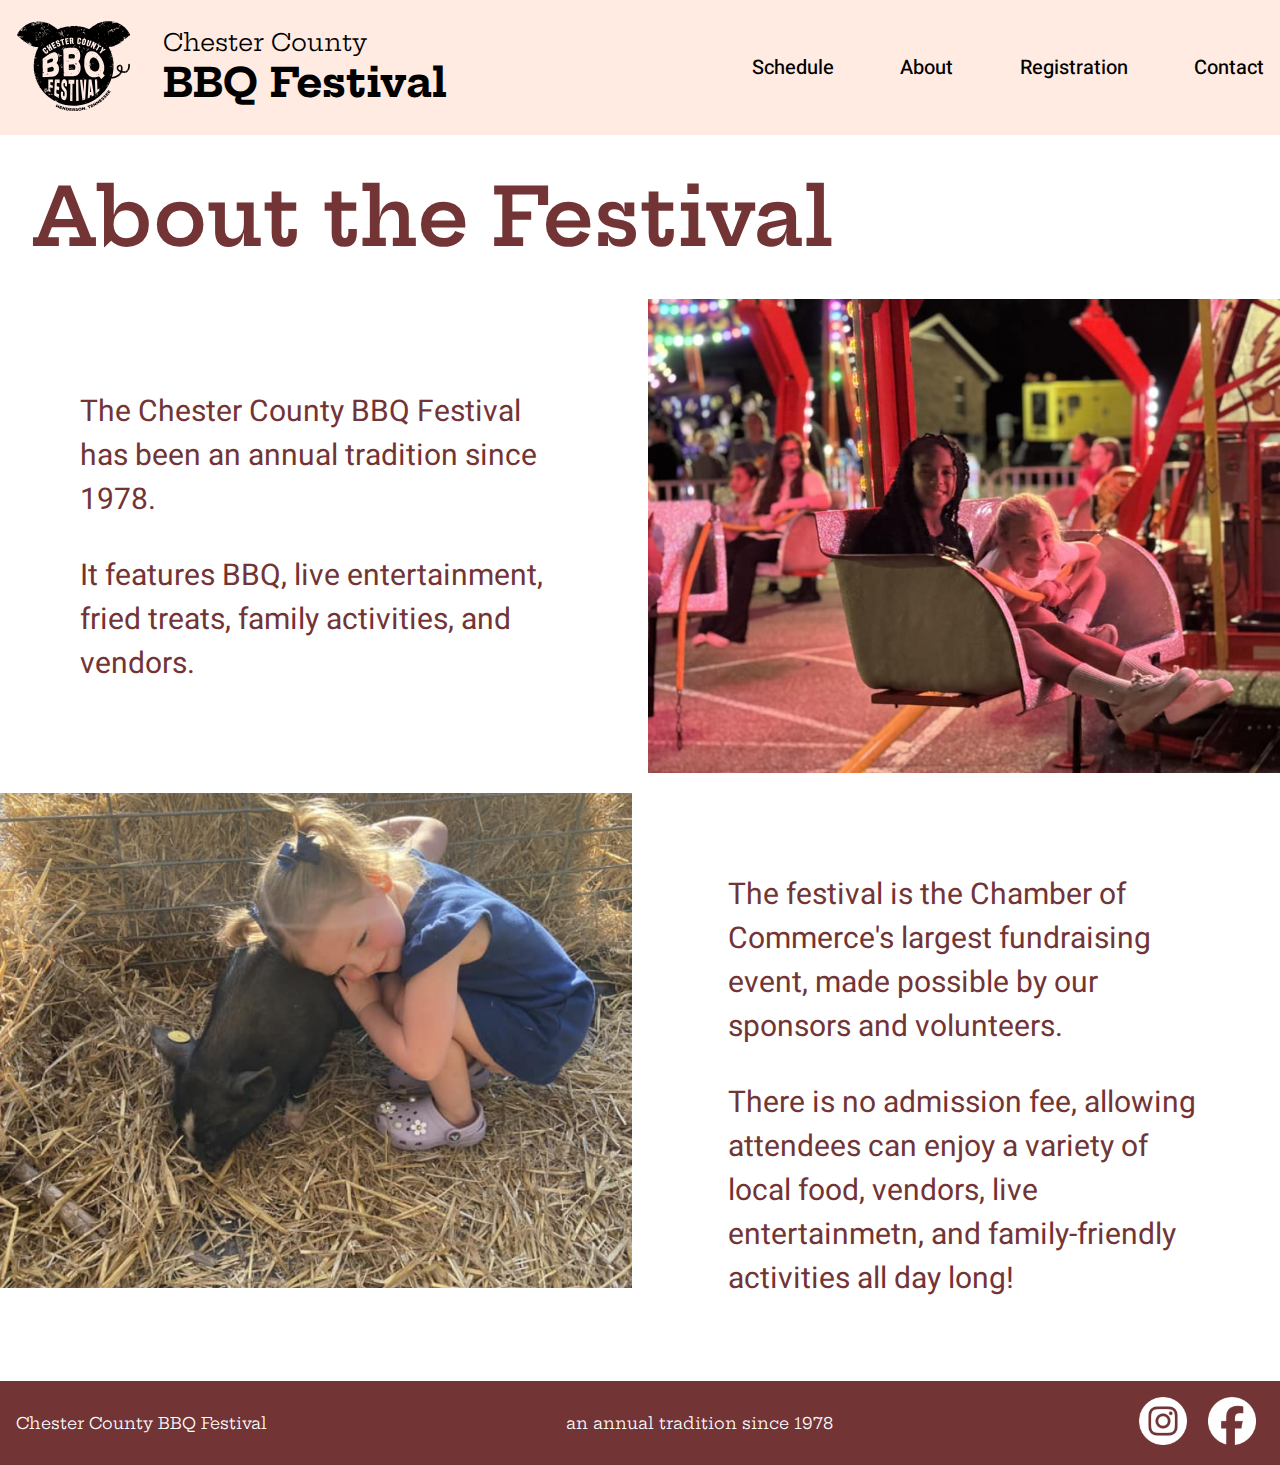
==== about.html @ 8cd7d718 "Apply nav changes to other pages" ====
<!DOCTYPE html>
<html lang="en">
<head>
    <meta charset="UTF-8">
    <meta name="viewport" content="width=device-width, initial-scale=1.0">
    <title>Chester Counter BBQ Festival - About</title>

    <link rel="stylesheet" href="css_files/styles.css">
    <link rel="stylesheet" href="css_files/about.css">

    <link rel="preconnect" href="https://fonts.googleapis.com">
    <link rel="preconnect" href="https://fonts.gstatic.com" crossorigin>
    <link href="https://fonts.googleapis.com/css2?family=Heebo:wght@100..900&family=Hepta+Slab:wght@1..900&display=swap" rel="stylesheet">
</head>
<body>
    <!-- Navigation Bar -->
    <nav>
        <div class="title-and-logo">
            <div class="nav-logo">
                <a href="../../index.html"><img src="../../images/logos/logo-black.svg"/></a>
            </div>
            <div class="site-title">
                <h2>Chester County</h2>
                <h1>BBQ Festival</h1>
            </div>
        </div>
        
        <div class="overlay"></div>
        <div class="hamburger-menu"><img src="images/icons/hamburger.svg"/></div>

        <div class="hamburger-info">
            <a href="" class="close">X</a>
            <ul>
                <li><a href="../../index.html"><p>Home</p></a></li>
                <li><a href="../../schedule.html"><p>Schedule</p></a></li>
                <li><a href="../../about.html"><p>About</p></a></li>
                <li><a href="../../registration.html"><p>Registration</p></a></li>
                <li><a href="../../contact.html"><p>Contact</p></a></li>
            </ul>
        </div>

        <div class="menu-elements">
            <a href="../../schedule.html"><p>Schedule</p></a>
            <a href="../../about.html"><p>About</p></a>
            <a href="../../registration.html"><p>Registration</p></a>
            <a href="../../contact.html"><p>Contact</p></a>
        </div>       
    </nav>

    <main class="about-main">
        <h2 class="about-title orange-text">About the Festival</h2>
        <!-- About Grid -->
        <section>
        <!-- <div class="upper-about"> -->
            <div class="about-upper-image orange-text">
                <img src="../../images/images/about_the_fest_image.png">
            </div>
            <div class="upper-about-text orange-text">
                <p>The Chester County BBQ Festival has been an annual tradition since 1978.</p>
                <p>It features BBQ, live entertainment, fried treats, family activities, and vendors.</p>
            </div>
        </div>
            <div class="about-lower-image">
                <img src="../../images/images/about_the_fest_image2.png">
            </div>
            <div class="about-lower-text orange-text">
                <p>The festival is the Chamber of Commerce's largest fundraising event, made possible by our sponsors and volunteers.</p>
                <p>There is no admission fee, allowing attendees can enjoy a variety of local food, vendors, live entertainmetn, and family-friendly activities all day long!</p>
            </div>
        </section>
    </main>

    <!-- Footer -->
    <footer class="about-footer">
        <p class="footer-title">Chester County BBQ Festival</p>
        <p class="tradition">an annual tradition since 1978</p>
        <div class="social-media">
            <a href="#"><img src="../../images/icons/instagram.png"></a>
            <a href="#"><img src="../../images/icons/facebook.png"></a>
        </div>  

        <script src="main.js"></script>
     </footer>
</body>
</html>
---- css_files/styles.css ----
/* IMPORTANT */
/* This it the CSS for things shared between multiple pages */

:root {
    --main-orange: #723435;
    --secondary-orange: #D65F30;
    --main-cream: #FFEBE2;
    --main-gray: #2A2A2A;
  }  

/* Global Properties*/
.underline {
    text-decoration: underline;
}

.cream-text {
    color: var(--main-cream);
}

.orange-text {
    color: var(--main-orange);
}

.orange-background {
    background-color: var(--main-orange);
}

.cream-background {
    background: var(--main-cream);
}

.gray-text {
    color: var(--main-gray);
}

.white-text {
    color: white;
}

.black-text {
    color: black;
}

/*Other Properties*/

* {
    box-sizing: border-box;
    margin: 0;
    padding: 0;
    font-family: "Hepta Slab", serif;
    font-weight: 400;
}

html {
    height: 100%;
}

body {
    height: 100%;
    background-color: white;
}

li::marker {
    color: var(--main-orange);
    font-size: 3rem;
  }

a {
    text-decoration: none;
    color: black;
}

.contact-us-main, .registration-main {
    height: 70%;
}

/* Navigation */

nav {
    background-color: var(--main-cream);
    height: 15%;
    display: flex;
    column-gap: 2rem;
    justify-content: space-between;
    align-items: center;
    padding: 1rem;
}

.title-and-logo {
    display: flex;
    column-gap: 2rem;
    align-items: center;
    width: 50%;
}

.site-title h2 {
    font-size: 24px;
}

.site-title h1 {
    font-size: 40px;
    font-weight: 700;
}

.menu-elements {
    display: flex;
    max-width: 32rem;
    width: 50%;
    justify-content: space-between;
    font-size: 20px;
}

/*hamburger menu*/
.hamburger-menu {
    display: none;
}

.hamburger-info {
    display: none;
}

.overlay{
    display: none;
    content: "";
    position: fixed;
    top: 0;
    left: 0;
    width: 100%;
    height: 100%;
    background-color: rgba(0, 0, 0, .4);
}

.menu{
    display: none;
    background-color: white;
    width: 60%;
    position: fixed;
    top: 0;
    right: 0;
    height: 100vh;
}

.menu ul{
    display: grid;

    font-size: 20px;
    font-weight: 400;

    padding-top: 40%;
    padding-left: 10%;
    padding-bottom: 60%;
}

nav a p {
    font-weight: 500;
    font-family: "Heebo", serif;
}

/*Lower Navigation*/
.lower-nav {
    display: flex;
    justify-content: center;
    align-items: center;
    column-gap: 10%;
    background-image: url(images/images/background.png);
    background-size: cover;
    background-repeat: no-repeat;
    background-position: 0;
    height: 500px;
    padding: 0rem 2rem;
}

.lower-nav a {
    display: flex;
    flex-direction: column;
    align-items: center;
}

.lower-nav img{
    width: 10rem;
}

.lower-nav p{
    font-size: 35px;
}

.lower-nav p {
    font-family: "Heebo", serif;
}

/* Footer */
footer {
    background: var(--main-orange);
    padding: 1rem;
    color: white;
    display: flex;
    justify-content: space-between;
    align-items: center;
}

.contact-us-footer, .registration-footer {
    height: 15%;
}

.social-media a img {
    height: 3rem;
    margin: 0rem 0.5rem;
}

/* IPad Size */
@media (max-width: 950px) {
    /* Navigation (IPad) */
    .title-and-logo {
        width: 80%;
    }

    .hamburger-menu {
        width: 20%;
        text-align: right;
        display:block;
    }

    .hamburger-info{
        display: none;
        background-color: white;
        width: 60%;
        position: fixed;
        top: 0;
        right: 0;
        height: 100vh;
    }

    .hamburger-info ul{
        display: grid;
    
        font-size: 20px;
        font-weight: 400;
    
        padding-top: 30%;
        padding-left: 20%;
        padding-bottom: 10%;
        list-style-type: none;
    }

    .nav-logo {
        width: 20%;
    }

    .nav-logo img {
        width: 5rem;
    }

    .site-title {
        width: 80%;
    }

    .menu-elements {
        display: none;
    }

    .menu-elements .menu {
        display: flex; /* Show menu when "menu" class is added */
    }

    /*Lower Nav (IPad)*/
    .lower-nav img {
        width: 8rem;
    }
    

  }

/* Mobile Size */
@media (max-width: 600px) {
    /* Navigation (Mobile) */
    .title-and-logo {
        width: 90%;
    }
    
    .hamburger-menu {
        width: 10%;
    }

    .nav-logo {
        width: 10%;
    }

    .site-title {
        width: 80%;
    }

    .site-title h2 {
        font-size: 24px;
        text-align: center;
    }
    
    .site-title h1 {
        font-size: 30px;
        font-weight: 700;
        text-align: center;
    }

    /*Lower Nav (Mobile)*/
    .lower-nav {
        column-gap: 5%;
        height: 250px;
    }
    
    .lower-nav img {
        width: 5rem;
    }

    .lower-nav a {
        font-size: 25px;
    }
    
    .lower-nav p {
        font-size: 25px;
    }

    /*Footer (Mobile)*/
    .tradition {
        display: none;
    }
  }
---- css_files/about.css ----
/* CSS for About Page */
.about-main section {
    display: grid;
    grid-template-columns: 1fr 1fr; /* Creates two equal columns */
    grid-template-rows: auto auto;  /* Creates two rows */
    gap: 1rem; /* Adds space between grid items */
    grid-template-areas: 
        "upper-text upper-image"
        "lower-image lower-text";
}

.about-upper-image {
    grid-area: upper-image;
}

.upper-about-text {
    display: flex;
    flex-direction: column;
    justify-content: center;
    row-gap: 2rem;
    padding: 5rem;
    grid-area: upper-text;
}

.about-lower-image {
    grid-area: lower-image;
}

.about-lower-text {
    display: flex;
    flex-direction: column;
    justify-content: center;
    row-gap: 2rem;
    padding: 5rem;
    grid-area: lower-text;
}

.about-main p {
    font-family: "Heebo", serif;
    font-size: 30px;
}

.about-main img {
    width: 100%;
}

.about-title {
    font-size: 80px;
    font-weight: 600;
    margin: 2rem;
}

/* IPad Size */
@media (max-width: 950px) {
    /* About (IPad) */

  }

/* Mobile Size */
@media (max-width: 600px) {
    /* About (Mobile) */
   
  }
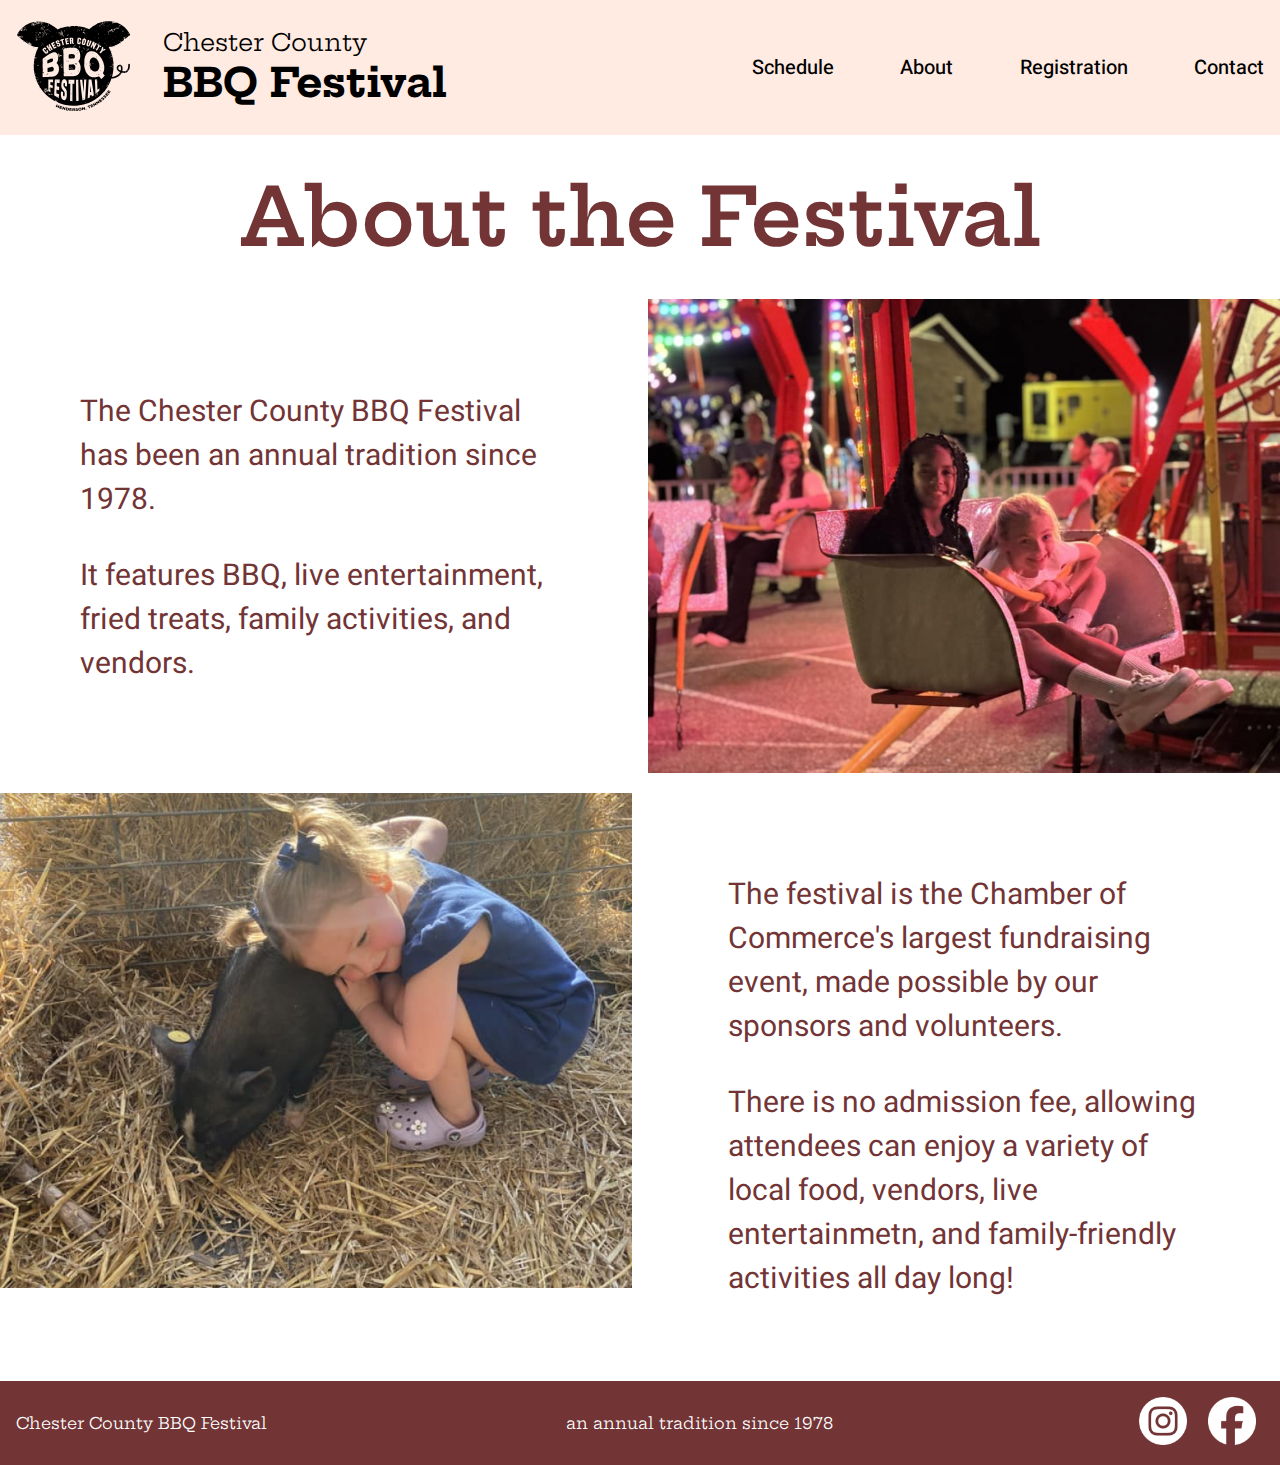
==== commit 6fcf2d73: "edited About and Registration" ====
--- a/about.html
+++ b/about.html
@@ -59,7 +59,7 @@
                 <p>The Chester County BBQ Festival has been an annual tradition since 1978.</p>
                 <p>It features BBQ, live entertainment, fried treats, family activities, and vendors.</p>
             </div>
-        </div>
+        
             <div class="about-lower-image">
                 <img src="../../images/images/about_the_fest_image2.png">
             </div>
--- a/css_files/styles.css
+++ b/css_files/styles.css
@@ -153,38 +153,6 @@
 
 nav a p {
     font-weight: 500;
-    font-family: "Heebo", serif;
-}
-
-/*Lower Navigation*/
-.lower-nav {
-    display: flex;
-    justify-content: center;
-    align-items: center;
-    column-gap: 10%;
-    background-image: url(images/images/background.png);
-    background-size: cover;
-    background-repeat: no-repeat;
-    background-position: 0;
-    height: 500px;
-    padding: 0rem 2rem;
-}
-
-.lower-nav a {
-    display: flex;
-    flex-direction: column;
-    align-items: center;
-}
-
-.lower-nav img{
-    width: 10rem;
-}
-
-.lower-nav p{
-    font-size: 35px;
-}
-
-.lower-nav p {
     font-family: "Heebo", serif;
 }
 
@@ -261,13 +229,6 @@
     .menu-elements .menu {
         display: flex; /* Show menu when "menu" class is added */
     }
-
-    /*Lower Nav (IPad)*/
-    .lower-nav img {
-        width: 8rem;
-    }
-    
-
   }
 
 /* Mobile Size */
@@ -299,27 +260,4 @@
         font-weight: 700;
         text-align: center;
     }
-
-    /*Lower Nav (Mobile)*/
-    .lower-nav {
-        column-gap: 5%;
-        height: 250px;
-    }
-    
-    .lower-nav img {
-        width: 5rem;
-    }
-
-    .lower-nav a {
-        font-size: 25px;
-    }
-    
-    .lower-nav p {
-        font-size: 25px;
-    }
-
-    /*Footer (Mobile)*/
-    .tradition {
-        display: none;
-    }
   }
--- a/css_files/about.css
+++ b/css_files/about.css
@@ -43,21 +43,55 @@
 .about-main img {
     width: 100%;
 }
-
 .about-title {
     font-size: 80px;
     font-weight: 600;
     margin: 2rem;
+    display: flex;
+    justify-content: center;
 }
 
 /* IPad Size */
 @media (max-width: 950px) {
     /* About (IPad) */
+    .about-main section{
+        display: grid;
+        grid-template-columns: 1fr;
+        grid-template-rows: auto;
+        grid-template-areas: 
+        "upper-image"
+        "upper-text"
+        "lower-image"
+        "lower-text"
+        ;
+    }
+
+    /* .about-title {
+        flex-direction: column;
+    } */
+
+    .about-main .about-title{
+        font-size: 60px;
+        display: flex;
+        justify-content: center;
+    }
+    /* .about-upper-image{
+        object-fit: cover;
+        
+    } */
 
   }
 
 /* Mobile Size */
 @media (max-width: 600px) {
     /* About (Mobile) */
-   
+    .about-main .about-title{
+        font-size: 40px;
+        display: flex;
+        justify-content: center;
+    }
+
+    .about-main p{
+        font-size: 25px;
+    }
   }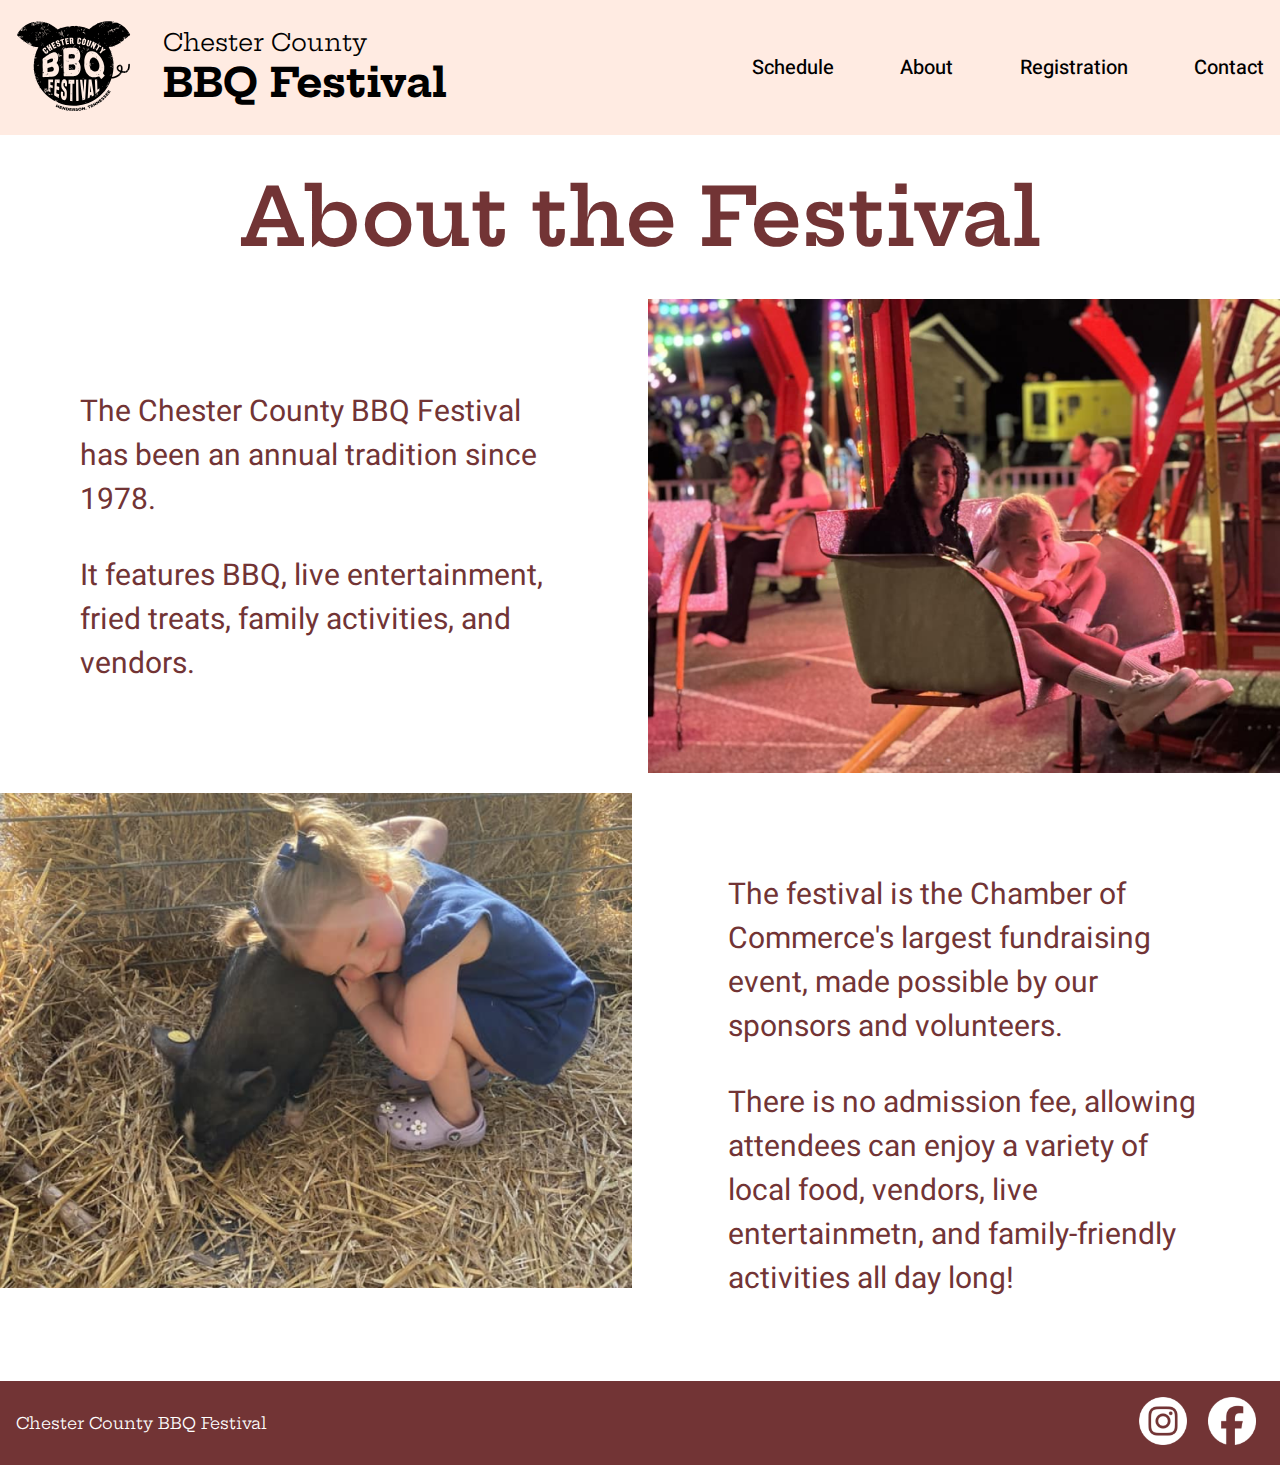
==== commit 5e65176a: "Edited Footer" ====
--- a/about.html
+++ b/about.html
@@ -73,7 +73,7 @@
     <!-- Footer -->
     <footer class="about-footer">
         <p class="footer-title">Chester County BBQ Festival</p>
-        <p class="tradition">an annual tradition since 1978</p>
+        
         <div class="social-media">
             <a href="#"><img src="../../images/icons/instagram.png"></a>
             <a href="#"><img src="../../images/icons/facebook.png"></a>
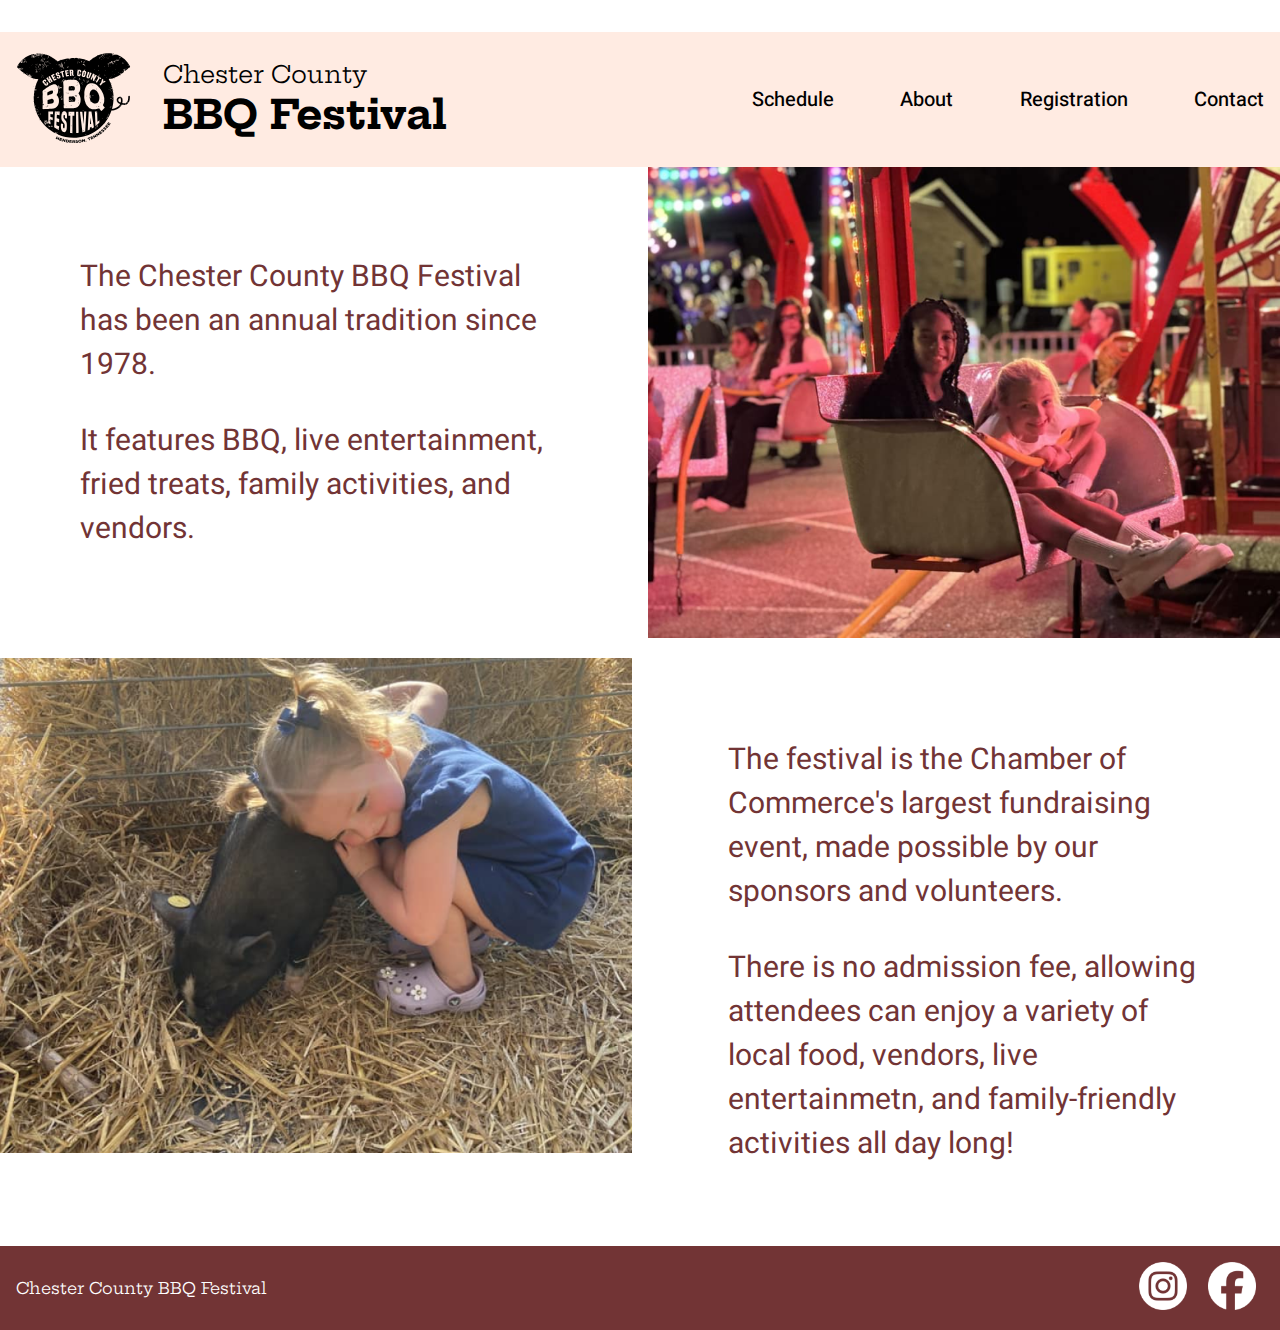
==== commit cfc5f887: "Stylize Hamburger Menu a Bit" ====
--- a/about.html
+++ b/about.html
@@ -26,10 +26,12 @@
         </div>
         
         <div class="overlay"></div>
-        <div class="hamburger-menu"><img src="images/icons/hamburger.svg"/></div>
+        <div class="hamburger-menu"><img src="../../images/logos/logo-black.png"/></div>
 
         <div class="hamburger-info">
-            <a href="" class="close">X</a>
+            <div class="close-cont">
+                <a href="" class="close"><img src="images/icons/x.svg"></a>
+            </div>
             <ul>
                 <li><a href="../../index.html"><p>Home</p></a></li>
                 <li><a href="../../schedule.html"><p>Schedule</p></a></li>
--- a/css_files/styles.css
+++ b/css_files/styles.css
@@ -78,6 +78,8 @@
 
 nav {
     background-color: var(--main-cream);
+    position: fixed;
+    width: 100%;
     height: 15%;
     display: flex;
     column-gap: 2rem;
@@ -107,7 +109,15 @@
     max-width: 32rem;
     width: 50%;
     justify-content: space-between;
+}
+
+.menu-elements a{
     font-size: 20px;
+    transition: font-size 0.3s ease; 
+}
+
+.menu-elements a:hover{
+    font-size: 21px;
 }
 
 /*hamburger menu*/
@@ -115,8 +125,34 @@
     display: none;
 }
 
-.hamburger-info {
-    display: none;
+.hamburger-info{
+    display: none;
+    flex-direction: column;
+    background-color: var(--main-orange);
+    width: 30%;
+    height: 50%;
+    position: fixed;
+    padding: 1rem;
+    top: 0;
+    right: 0;
+}
+
+.hamburger-info ul{
+    line-height: 3.5rem;
+    list-style-type: none;
+}
+
+.hamburger-info a {
+    color: white;
+}
+
+.close-cont {
+    display: flex;
+    justify-content: end;
+}
+
+.close-cont img {
+    width: 2rem;
 }
 
 .overlay{
@@ -188,28 +224,6 @@
         display:block;
     }
 
-    .hamburger-info{
-        display: none;
-        background-color: white;
-        width: 60%;
-        position: fixed;
-        top: 0;
-        right: 0;
-        height: 100vh;
-    }
-
-    .hamburger-info ul{
-        display: grid;
-    
-        font-size: 20px;
-        font-weight: 400;
-    
-        padding-top: 30%;
-        padding-left: 20%;
-        padding-bottom: 10%;
-        list-style-type: none;
-    }
-
     .nav-logo {
         width: 20%;
     }
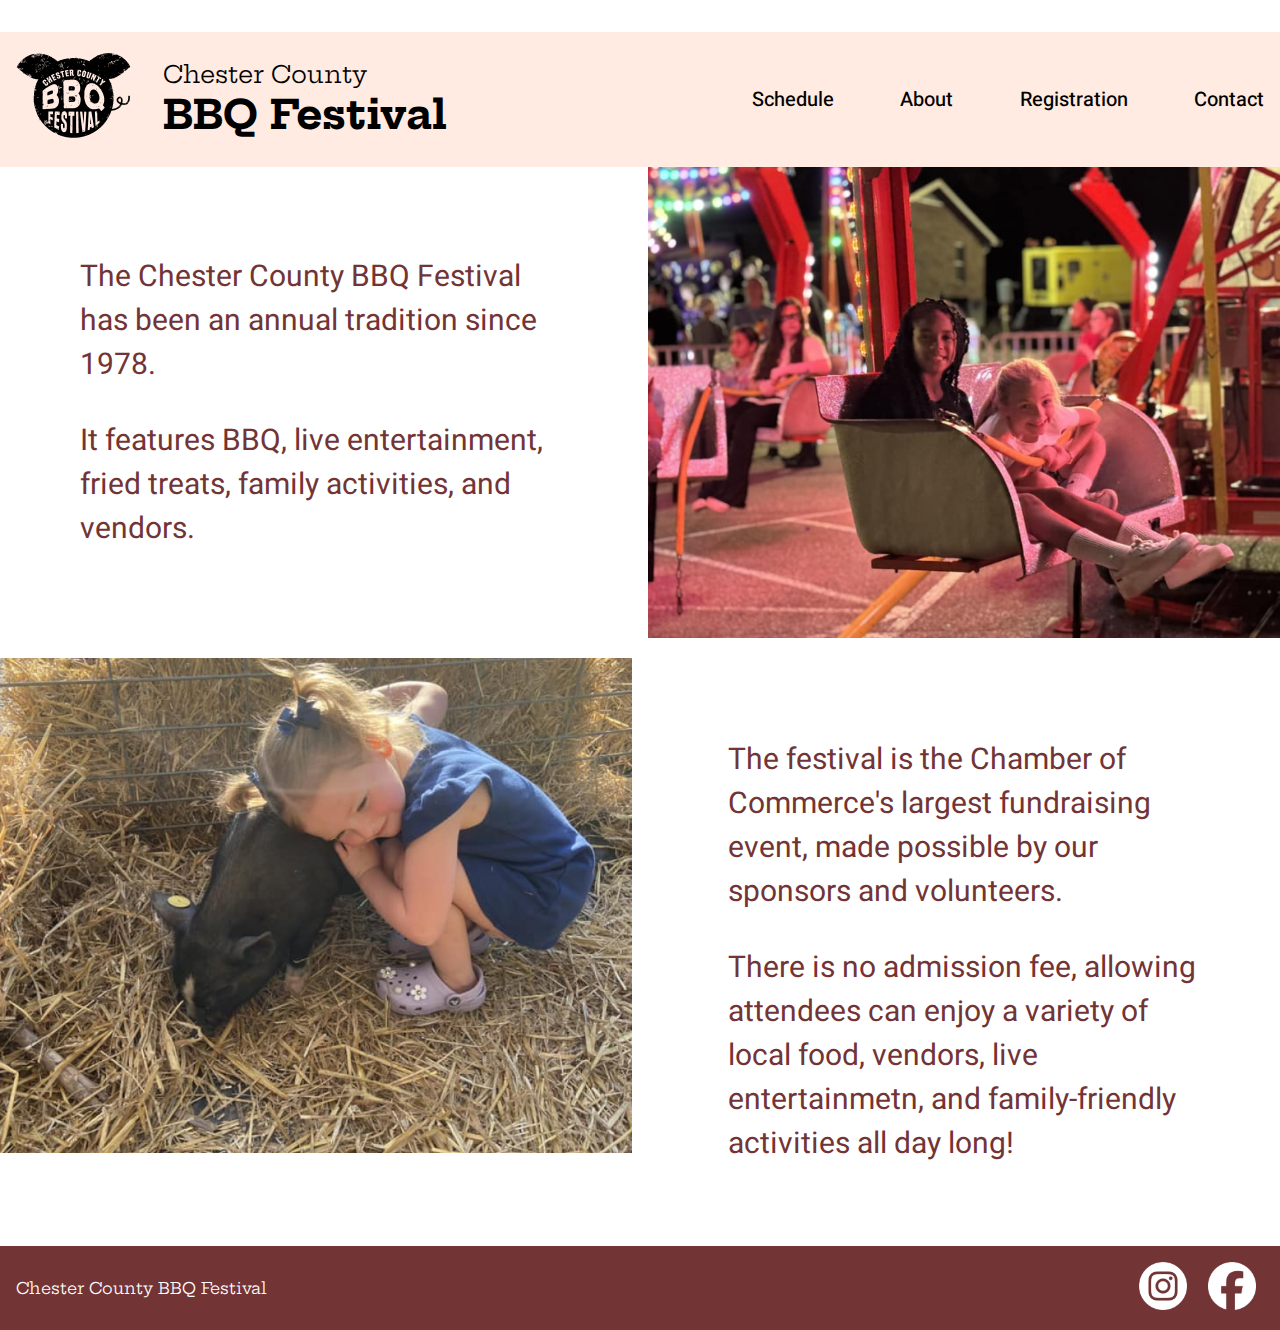
==== commit 5a2cf87e: "Fix Logo and Hamburger Icon Placement" ====
--- a/about.html
+++ b/about.html
@@ -17,7 +17,7 @@
     <nav>
         <div class="title-and-logo">
             <div class="nav-logo">
-                <a href="../../index.html"><img src="../../images/logos/logo-black.svg"/></a>
+                <a href="../../index.html"><img src="../../images/logos/logo-black.png"/></a>
             </div>
             <div class="site-title">
                 <h2>Chester County</h2>
@@ -26,7 +26,7 @@
         </div>
         
         <div class="overlay"></div>
-        <div class="hamburger-menu"><img src="../../images/logos/logo-black.png"/></div>
+        <div class="hamburger-menu"><img src="../../images/icons/hamburger.svg"/></div>
 
         <div class="hamburger-info">
             <div class="close-cont">
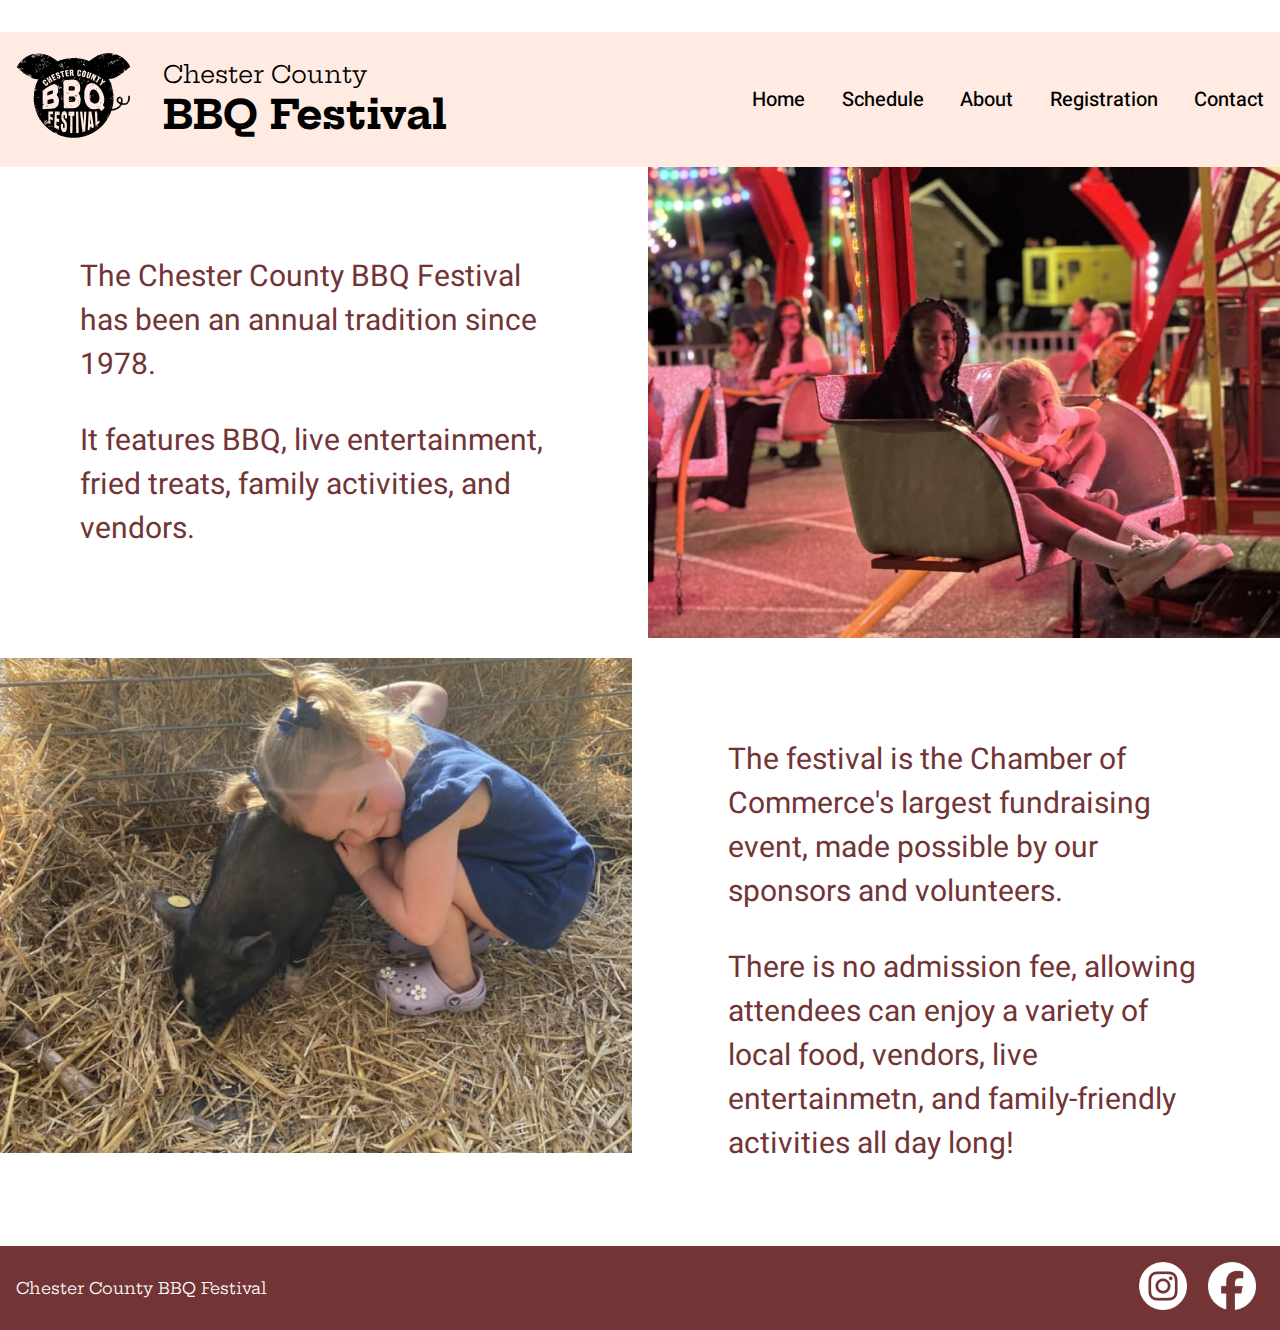
==== commit 731de550: "Add Home to Navigation Menu" ====
--- a/about.html
+++ b/about.html
@@ -42,6 +42,7 @@
         </div>
 
         <div class="menu-elements">
+            <a href="../../index.html"><p>Home</p></a>
             <a href="../../schedule.html"><p>Schedule</p></a>
             <a href="../../about.html"><p>About</p></a>
             <a href="../../registration.html"><p>Registration</p></a>
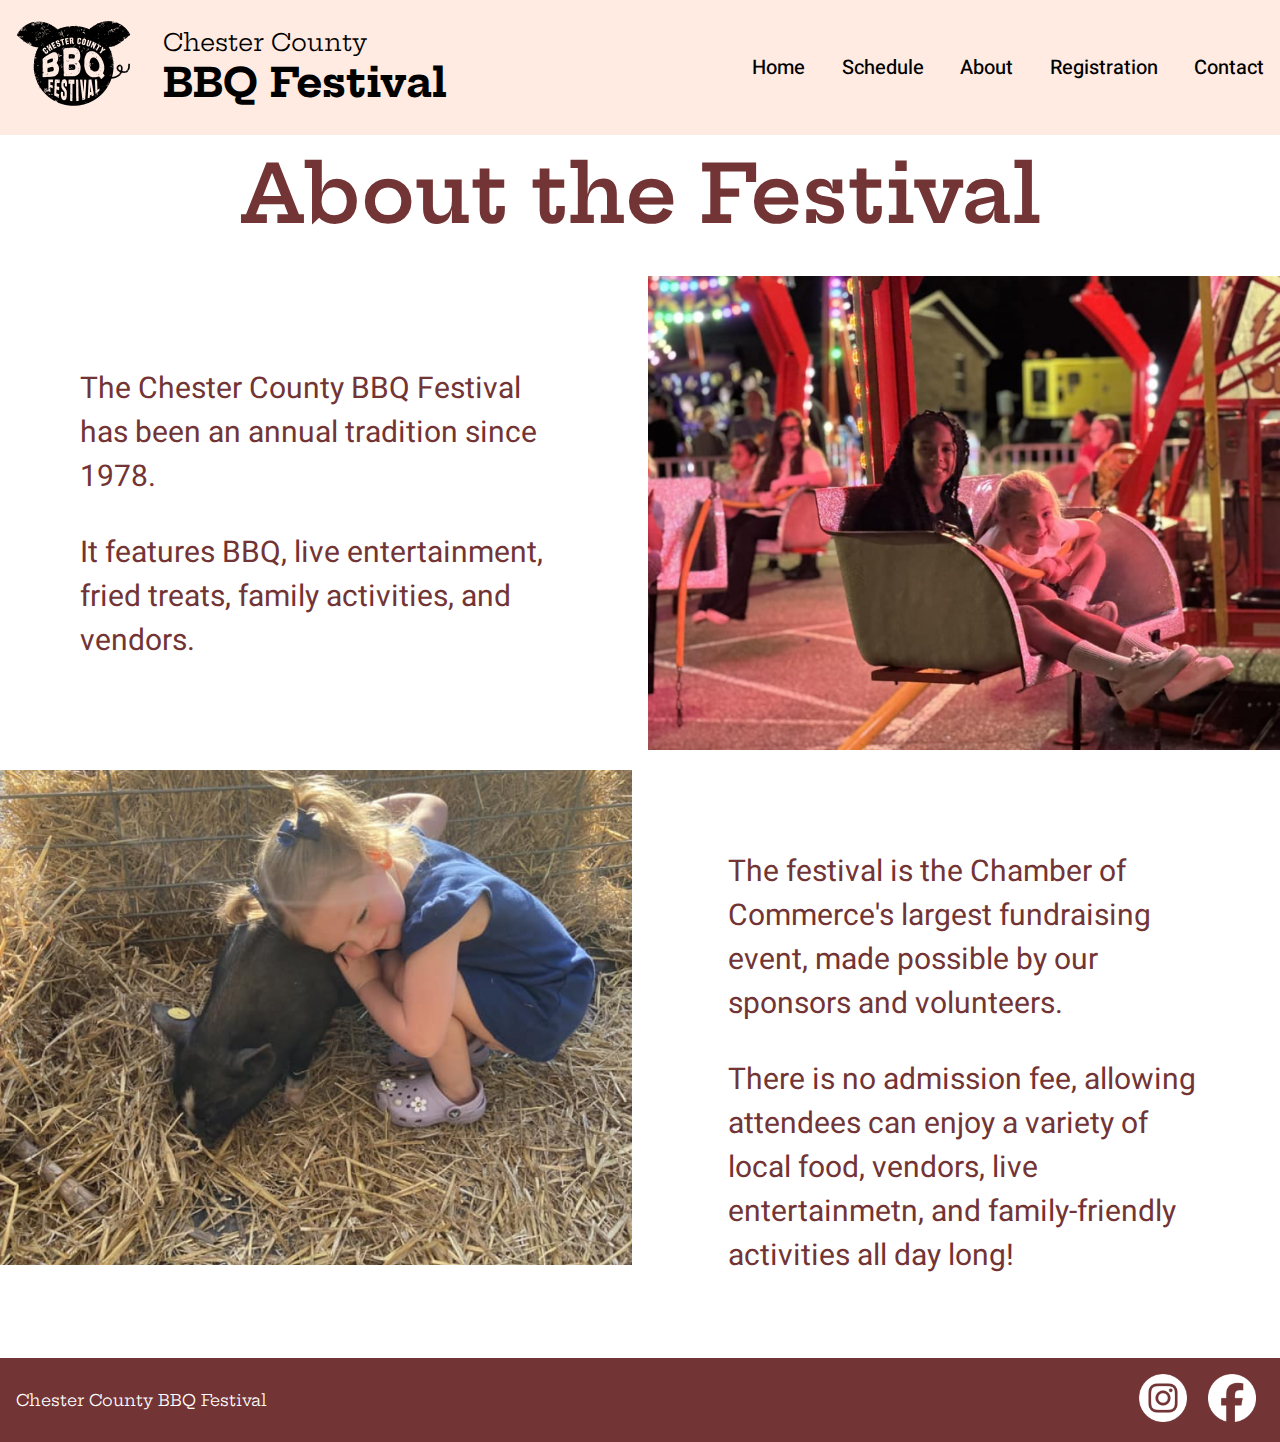
==== commit 21d884a0: "Add Alt to Images" ====
--- a/about.html
+++ b/about.html
@@ -17,7 +17,7 @@
     <nav>
         <div class="title-and-logo">
             <div class="nav-logo">
-                <a href="../../index.html"><img src="../../images/logos/logo-black.png"/></a>
+                <a href="../../index.html"><img alt="chester counter bbq festival logo" src="../../images/logos/logo-black.png"/></a>
             </div>
             <div class="site-title">
                 <h2>Chester County</h2>
@@ -26,11 +26,11 @@
         </div>
         
         <div class="overlay"></div>
-        <div class="hamburger-menu"><img src="../../images/icons/hamburger.svg"/></div>
+        <div class="hamburger-menu"><img alt="hamburger menu" src="../../images/icons/hamburger.svg"/></div>
 
         <div class="hamburger-info">
             <div class="close-cont">
-                <a href="" class="close"><img src="images/icons/x.svg"></a>
+                <a href="" class="close"><img alt="close button" src="images/icons/x.svg"></a>
             </div>
             <ul>
                 <li><a href="../../index.html"><p>Home</p></a></li>
@@ -56,7 +56,7 @@
         <section>
         <!-- <div class="upper-about"> -->
             <div class="about-upper-image orange-text">
-                <img src="../../images/images/about_the_fest_image.png">
+                <img alt="two kids riding on a carnival ride" src="../../images/images/about_the_fest_image.png">
             </div>
             <div class="upper-about-text orange-text">
                 <p>The Chester County BBQ Festival has been an annual tradition since 1978.</p>
@@ -64,7 +64,7 @@
             </div>
         
             <div class="about-lower-image">
-                <img src="../../images/images/about_the_fest_image2.png">
+                <img alt="girl resting her head on a piglet" src="../../images/images/about_the_fest_image2.png">
             </div>
             <div class="about-lower-text orange-text">
                 <p>The festival is the Chamber of Commerce's largest fundraising event, made possible by our sponsors and volunteers.</p>
@@ -78,8 +78,8 @@
         <p class="footer-title">Chester County BBQ Festival</p>
         
         <div class="social-media">
-            <a href="#"><img src="../../images/icons/instagram.png"></a>
-            <a href="#"><img src="../../images/icons/facebook.png"></a>
+            <a href="#"><img alt="instagram logo" src="../../images/icons/instagram.png"></a>
+            <a href="#"><img alt="facebook logo" src="../../images/icons/facebook.png"></a>
         </div>  
 
         <script src="main.js"></script>
--- a/css_files/styles.css
+++ b/css_files/styles.css
@@ -71,7 +71,7 @@
 }
 
 .contact-us-main, .registration-main {
-    height: 70%;
+    height: 100%;
 }
 
 /* Navigation */
@@ -79,6 +79,7 @@
 nav {
     background-color: var(--main-cream);
     position: fixed;
+    top: 0;
     width: 100%;
     height: 15%;
     display: flex;
@@ -88,6 +89,10 @@
     padding: 1rem;
 }
 
+body {
+    padding-top: 7rem; /* Adjust based on the height of your navbar */
+}
+
 .title-and-logo {
     display: flex;
     column-gap: 2rem;
@@ -123,6 +128,7 @@
 /*hamburger menu*/
 .hamburger-menu {
     display: none;
+    cursor: pointer;
 }
 
 .hamburger-info{
